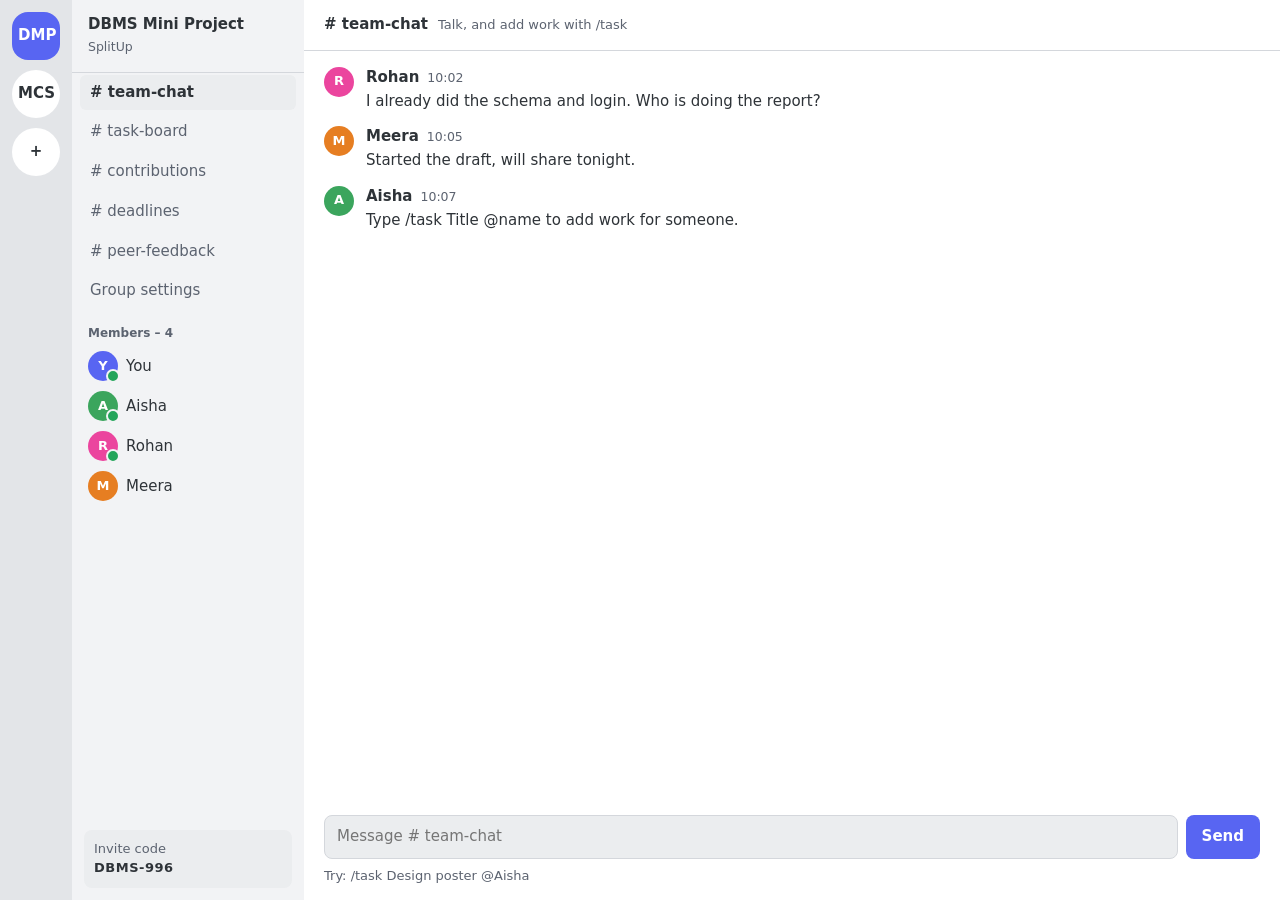
==== index.htm @ cca27df8 "Add files via upload" ====
<!DOCTYPE html>
<html lang="en">
<head>
<meta charset="utf-8">
<meta name="viewport" content="width=device-width, initial-scale=1, viewport-fit=cover">
<title>SplitUp – Group Project Coordinator</title>
<link rel="stylesheet" href="style.css">
<script src="script.js" defer></script>
</head>
<body>
<div class="app">
  <nav class="rail" id="rail" aria-label="Teams"></nav>
  <aside class="side" id="side"></aside>
  <main><div class="top" id="top"></div><div class="body" id="body"></div><div id="foot"></div></main>
</div>

</body>
</html>
---- style.css ----
:root{--bg0:#1e1f22;--bg1:#2b2d31;--bg2:#313338;--bg3:#383a40;--tx:#dbdee1;--mut:#949ba4;--acc:#5865f2;--ok:#23a55a;--warn:#f0b232;--bad:#f23f42;--line:#3f4147;
box-sizing:border-box;padding-top:env(safe-area-inset-top,0px);padding-bottom:env(safe-area-inset-bottom,0px)}
@media (prefers-color-scheme:light){:root:not([data-theme="dark"]){--bg0:#e3e5e8;--bg1:#f2f3f5;--bg2:#fff;--bg3:#ebedef;--tx:#2e3338;--mut:#5c6370;--line:#d4d7dc}}
*{box-sizing:border-box}
html,body{height:100%;margin:0}
body{background:var(--bg2);color:var(--tx);font:15px/1.45 'Segoe UI',system-ui,-apple-system,sans-serif}
button,input,select{font:inherit;color:inherit}
button{cursor:pointer}
:focus-visible{outline:2px solid var(--acc);outline-offset:2px}
.app{display:grid;grid-template-columns:72px 232px 1fr;height:100%}
.rail{background:var(--bg0);display:flex;flex-direction:column;align-items:center;gap:10px;padding:12px 0;overflow-y:auto}
.rail button{width:48px;height:48px;border:0;border-radius:24px;background:var(--bg2);font-weight:700;transition:border-radius .15s,background .15s}
.rail button:hover,.rail button.on{border-radius:16px;background:var(--acc);color:#fff}
.side{background:var(--bg1);display:flex;flex-direction:column;min-height:0;overflow-y:auto}
.side h2{margin:0;padding:14px 16px;font-size:15px;border-bottom:1px solid var(--line)}
.ch{display:block;width:calc(100% - 16px);margin:2px 8px;padding:7px 10px;border:0;border-radius:6px;background:none;text-align:left;color:var(--mut)}
.ch:hover{background:var(--bg3);color:var(--tx)}
.ch.on{background:var(--bg3);color:var(--tx);font-weight:600}
.lbl{padding:14px 16px 4px;color:var(--mut);font-size:12px;font-weight:600}
.mem{display:flex;align-items:center;gap:8px;padding:5px 16px}
.av{width:30px;height:30px;border-radius:50%;display:grid;place-items:center;color:#fff;font-weight:700;font-size:13px;flex:none;position:relative}
.av.on::after{content:"";position:absolute;right:-2px;bottom:-2px;width:10px;height:10px;border-radius:50%;background:var(--ok);border:2px solid var(--bg1)}
.code{margin:auto 12px 12px;padding:10px;border-radius:8px;background:var(--bg3);font-size:13px;color:var(--mut)}
.code b{color:var(--tx);letter-spacing:.5px}
main{display:flex;flex-direction:column;min-width:0;min-height:0}
.top{padding:14px 20px;border-bottom:1px solid var(--line);font-weight:700}
.top span{color:var(--mut);font-weight:400;margin-left:10px;font-size:13px}
.body{flex:1;overflow-y:auto;padding:16px 20px;min-height:0}
.msg{display:flex;gap:12px;margin:0 0 14px}
.msg b{margin-right:8px}
.msg small{color:var(--mut)}
.msg p{margin:2px 0 0;overflow-wrap:anywhere}
.bot{background:var(--acc);color:#fff;font-size:10px;padding:1px 5px;border-radius:4px;margin-right:8px;vertical-align:1px}
.composer{padding:0 20px 16px;display:flex;gap:8px}
input,select{background:var(--bg3);border:1px solid var(--line);border-radius:8px;padding:10px 12px;min-width:0}
.composer input{flex:1}
.btn{background:var(--acc);color:#fff;border:0;border-radius:8px;padding:9px 16px;font-weight:600}
.btn.ghost{background:var(--bg3);color:var(--tx)}
.btn.danger{background:var(--bad);color:#fff}
.btn.danger.ghost{background:transparent;color:var(--bad);border:1px solid var(--bad)}
.btn.small{padding:5px 9px;font-size:13px}
.hint{color:var(--mut);font-size:13px;padding:0 20px 14px;margin-top:-8px}
.board{display:grid;grid-template-columns:repeat(3,minmax(0,1fr));gap:14px}
.col{background:var(--bg1);border-radius:10px;padding:12px;min-height:120px}
.col h3{margin:0 0 10px;font-size:14px;display:flex;justify-content:space-between}
.card{background:var(--bg3);border-radius:8px;padding:10px;margin-bottom:10px;border-left:4px solid var(--acc)}
.card p{margin:0 0 8px;overflow-wrap:anywhere}
.card .meta{display:flex;justify-content:space-between;align-items:center;gap:6px;color:var(--mut);font-size:12px;flex-wrap:wrap}
.chip{padding:2px 8px;border-radius:10px;color:#fff;font-size:12px}
.mv{border:1px solid var(--line);background:none;border-radius:6px;padding:3px 8px;font-size:12px;margin-top:8px}
.mv:hover{background:var(--acc);color:#fff;border-color:var(--acc)}
.add{display:flex;gap:8px;flex-wrap:wrap;margin-bottom:16px}
.add input[type=text]{flex:1;min-width:160px}
.row{display:flex;align-items:center;gap:12px;margin-bottom:14px}
.bar{flex:1;height:14px;border-radius:7px;background:var(--bg3);overflow:hidden}
.bar i{display:block;height:100%;border-radius:7px;transition:width .4s}
.alert{background:var(--bg1);border-left:4px solid var(--warn);border-radius:8px;padding:12px 14px;margin:16px 0}
.big{font-size:44px;font-weight:800;margin:0}
.stars button{border:0;background:none;font-size:22px;color:var(--mut);padding:0 2px}
.stars button.f{color:var(--warn)}
.panel{background:var(--bg1);border-radius:10px;padding:16px;margin-bottom:14px;max-width:560px}
.panel label{display:block;margin:10px 0 4px;color:var(--mut);font-size:13px}
.panel input{width:100%}
.manage-member{display:flex;align-items:center;gap:10px;padding:8px 0;border-bottom:1px solid var(--line)}
.manage-member:last-child{border-bottom:0}
.manage-member .member-name{flex:1}
.group-actions{display:flex;gap:8px;flex-wrap:wrap}
.task-actions{display:flex;gap:6px;flex-wrap:wrap}
.tag{font-size:11px;padding:1px 6px;border-radius:4px;background:var(--bad);color:#fff}
@media (max-width:760px){
.app{grid-template-columns:1fr;grid-template-rows:auto auto 1fr}
.rail{flex-direction:row;padding:8px 10px;overflow-x:auto;overflow-y:hidden}
.rail button{flex:none;width:42px;height:42px}
.side{flex-direction:row;overflow-x:auto;overflow-y:hidden;align-items:center}
.side h2,.lbl,.mem,.code{display:none}
.ch{width:auto;margin:6px 3px;white-space:nowrap}
.board{grid-template-columns:1fr}
}
@media (prefers-reduced-motion:reduce){*{transition:none!important}}
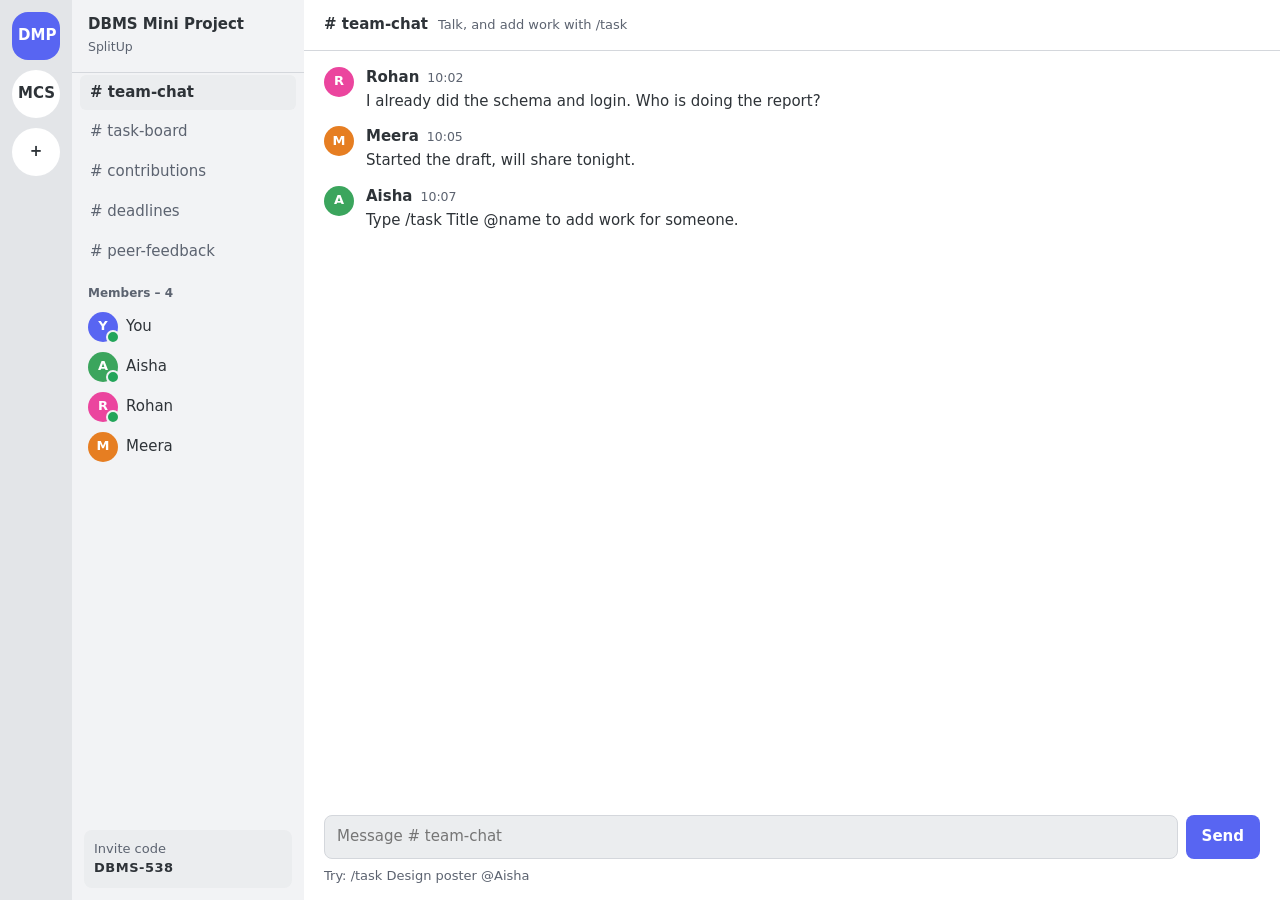
==== commit 7a1f6f40: "Enhance index.htm with CSS styles and structure Added CSS styles for improved layout and design." ====
--- a/index.htm
+++ b/index.htm
@@ -4,8 +4,79 @@
 <meta charset="utf-8">
 <meta name="viewport" content="width=device-width, initial-scale=1, viewport-fit=cover">
 <title>SplitUp – Group Project Coordinator</title>
-<link rel="stylesheet" href="style.css">
-<script src="script.js" defer></script>
+<style>
+:root{--bg0:#1e1f22;--bg1:#2b2d31;--bg2:#313338;--bg3:#383a40;--tx:#dbdee1;--mut:#949ba4;--acc:#5865f2;--ok:#23a55a;--warn:#f0b232;--bad:#f23f42;--line:#3f4147;
+box-sizing:border-box;padding-top:env(safe-area-inset-top,0px);padding-bottom:env(safe-area-inset-bottom,0px)}
+@media (prefers-color-scheme:light){:root:not([data-theme="dark"]){--bg0:#e3e5e8;--bg1:#f2f3f5;--bg2:#fff;--bg3:#ebedef;--tx:#2e3338;--mut:#5c6370;--line:#d4d7dc}}
+*{box-sizing:border-box}
+html,body{height:100%;margin:0}
+body{background:var(--bg2);color:var(--tx);font:15px/1.45 'Segoe UI',system-ui,-apple-system,sans-serif}
+button,input,select{font:inherit;color:inherit}
+button{cursor:pointer}
+:focus-visible{outline:2px solid var(--acc);outline-offset:2px}
+.app{display:grid;grid-template-columns:72px 232px 1fr;height:100%}
+.rail{background:var(--bg0);display:flex;flex-direction:column;align-items:center;gap:10px;padding:12px 0;overflow-y:auto}
+.rail button{width:48px;height:48px;border:0;border-radius:24px;background:var(--bg2);font-weight:700;transition:border-radius .15s,background .15s}
+.rail button:hover,.rail button.on{border-radius:16px;background:var(--acc);color:#fff}
+.side{background:var(--bg1);display:flex;flex-direction:column;min-height:0;overflow-y:auto}
+.side h2{margin:0;padding:14px 16px;font-size:15px;border-bottom:1px solid var(--line)}
+.ch{display:block;width:calc(100% - 16px);margin:2px 8px;padding:7px 10px;border:0;border-radius:6px;background:none;text-align:left;color:var(--mut)}
+.ch:hover{background:var(--bg3);color:var(--tx)}
+.ch.on{background:var(--bg3);color:var(--tx);font-weight:600}
+.lbl{padding:14px 16px 4px;color:var(--mut);font-size:12px;font-weight:600}
+.mem{display:flex;align-items:center;gap:8px;padding:5px 16px}
+.av{width:30px;height:30px;border-radius:50%;display:grid;place-items:center;color:#fff;font-weight:700;font-size:13px;flex:none;position:relative}
+.av.on::after{content:"";position:absolute;right:-2px;bottom:-2px;width:10px;height:10px;border-radius:50%;background:var(--ok);border:2px solid var(--bg1)}
+.code{margin:auto 12px 12px;padding:10px;border-radius:8px;background:var(--bg3);font-size:13px;color:var(--mut)}
+.code b{color:var(--tx);letter-spacing:.5px}
+main{display:flex;flex-direction:column;min-width:0;min-height:0}
+.top{padding:14px 20px;border-bottom:1px solid var(--line);font-weight:700}
+.top span{color:var(--mut);font-weight:400;margin-left:10px;font-size:13px}
+.body{flex:1;overflow-y:auto;padding:16px 20px;min-height:0}
+.msg{display:flex;gap:12px;margin:0 0 14px}
+.msg b{margin-right:8px}
+.msg small{color:var(--mut)}
+.msg p{margin:2px 0 0;overflow-wrap:anywhere}
+.bot{background:var(--acc);color:#fff;font-size:10px;padding:1px 5px;border-radius:4px;margin-right:8px;vertical-align:1px}
+.composer{padding:0 20px 16px;display:flex;gap:8px}
+input,select{background:var(--bg3);border:1px solid var(--line);border-radius:8px;padding:10px 12px;min-width:0}
+.composer input{flex:1}
+.btn{background:var(--acc);color:#fff;border:0;border-radius:8px;padding:9px 16px;font-weight:600}
+.btn.ghost{background:var(--bg3);color:var(--tx)}
+.hint{color:var(--mut);font-size:13px;padding:0 20px 14px;margin-top:-8px}
+.board{display:grid;grid-template-columns:repeat(3,minmax(0,1fr));gap:14px}
+.col{background:var(--bg1);border-radius:10px;padding:12px;min-height:120px}
+.col h3{margin:0 0 10px;font-size:14px;display:flex;justify-content:space-between}
+.card{background:var(--bg3);border-radius:8px;padding:10px;margin-bottom:10px;border-left:4px solid var(--acc)}
+.card p{margin:0 0 8px;overflow-wrap:anywhere}
+.card .meta{display:flex;justify-content:space-between;align-items:center;gap:6px;color:var(--mut);font-size:12px;flex-wrap:wrap}
+.chip{padding:2px 8px;border-radius:10px;color:#fff;font-size:12px}
+.mv{border:1px solid var(--line);background:none;border-radius:6px;padding:3px 8px;font-size:12px;margin-top:8px}
+.mv:hover{background:var(--acc);color:#fff;border-color:var(--acc)}
+.add{display:flex;gap:8px;flex-wrap:wrap;margin-bottom:16px}
+.add input[type=text]{flex:1;min-width:160px}
+.row{display:flex;align-items:center;gap:12px;margin-bottom:14px}
+.bar{flex:1;height:14px;border-radius:7px;background:var(--bg3);overflow:hidden}
+.bar i{display:block;height:100%;border-radius:7px;transition:width .4s}
+.alert{background:var(--bg1);border-left:4px solid var(--warn);border-radius:8px;padding:12px 14px;margin:16px 0}
+.big{font-size:44px;font-weight:800;margin:0}
+.stars button{border:0;background:none;font-size:22px;color:var(--mut);padding:0 2px}
+.stars button.f{color:var(--warn)}
+.panel{background:var(--bg1);border-radius:10px;padding:16px;margin-bottom:14px;max-width:560px}
+.panel label{display:block;margin:10px 0 4px;color:var(--mut);font-size:13px}
+.panel input{width:100%}
+.tag{font-size:11px;padding:1px 6px;border-radius:4px;background:var(--bad);color:#fff}
+@media (max-width:760px){
+.app{grid-template-columns:1fr;grid-template-rows:auto auto 1fr}
+.rail{flex-direction:row;padding:8px 10px;overflow-x:auto;overflow-y:hidden}
+.rail button{flex:none;width:42px;height:42px}
+.side{flex-direction:row;overflow-x:auto;overflow-y:hidden;align-items:center}
+.side h2,.lbl,.mem,.code{display:none}
+.ch{width:auto;margin:6px 3px;white-space:nowrap}
+.board{grid-template-columns:1fr}
+}
+@media (prefers-reduced-motion:reduce){*{transition:none!important}}
+</style>
 </head>
 <body>
 <div class="app">
@@ -13,6 +84,122 @@
   <aside class="side" id="side"></aside>
   <main><div class="top" id="top"></div><div class="body" id="body"></div><div id="foot"></div></main>
 </div>
-
+<script>
+const $=s=>document.querySelector(s);
+const esc=s=>String(s).replace(/[&<>"]/g,c=>({'&':'&amp;','<':'&lt;','>':'&gt;','"':'&quot;'}[c]));
+const COL=['#5865f2','#3ba55d','#eb459e','#e67e22','#00a8d6','#9b59b6'];
+const CH=[['chat','# team-chat'],['tasks','# task-board'],['contrib','# contributions'],['deadline','# deadlines'],['feedback','# peer-feedback']];
+const day=n=>{const d=new Date();d.setDate(d.getDate()+n);return d.toISOString().slice(0,10)};
+const now=()=>new Date().toLocaleTimeString([],{hour:'2-digit',minute:'2-digit'});
+let uid=100;
+function mk(name,members,demo){
+  const t={name,members,code:name.replace(/[^A-Za-z]/g,'').slice(0,4).toUpperCase()+'-'+Math.floor(100+Math.random()*900),deadline:day(10),tasks:[],msgs:[],fb:{}};
+  if(demo){
+    t.tasks=[
+      {id:1,t:'Draw ER diagram',who:'Aisha',st:2,due:day(-2)},
+      {id:2,t:'Write SQL schema',who:'Rohan',st:2,due:day(1)},
+      {id:3,t:'Build login module',who:'Rohan',st:2,due:day(3)},
+      {id:4,t:'Prepare report draft',who:'Meera',st:1,due:day(5)},
+      {id:5,t:'Make presentation slides',who:'Aisha',st:0,due:day(8)},
+      {id:6,t:'Test and fix bugs',who:'You',st:0,due:day(9)}];
+    t.msgs=[
+      {w:'Rohan',x:'I already did the schema and login. Who is doing the report?',t:'10:02'},
+      {w:'Meera',x:'Started the draft, will share tonight.',t:'10:05'},
+      {w:'Aisha',x:'Type /task Title @name to add work for someone.',t:'10:07'}];
+  }
+  return t;
+}
+let S=null;
+try{S=JSON.parse(localStorage.getItem('huddle-v1'))}catch(e){}
+if(!S||!S.teams){S={teams:[mk('DBMS Mini Project',['You','Aisha','Rohan','Meera'],true),mk('Marketing Case Study',['You','Dev','Sana'],false)],a:0,ch:'chat'};S.teams[1].tasks=[{id:7,t:'Pick a brand',who:'Dev',st:1,due:day(4)}]}
+function save(){try{localStorage.setItem('huddle-v1',JSON.stringify(S))}catch(e){}}
+const T=()=>S.teams[S.a];
+const colorOf=(t,n)=>COL[Math.max(0,t.members.indexOf(n))%COL.length];
+const av=(t,n,on)=>`<div class="av ${on?'on':''}" style="background:${colorOf(t,n)}">${esc(n[0]).toUpperCase()}</div>`;
+const bot=(t,x)=>t.msgs.push({w:'Taskbot',x,t:now(),bot:1});
+
+function go(c){S.ch=c;render()}
+function pick(i){S.a=i;if(S.ch==='new')S.ch='chat';render()}
+window.go=go;window.pick=pick;
+
+function render(){
+  const t=T(),isNew=S.ch==='new';
+  $('#rail').innerHTML=S.teams.map((x,i)=>`<button class="${i===S.a&&!isNew?'on':''}" onclick="pick(${i})" title="${esc(x.name)}">${esc(x.name.split(' ').map(w=>w[0]).join('').slice(0,3))}</button>`).join('')+`<button class="${isNew?'on':''}" onclick="go('new')" title="Create or join a team" aria-label="Create or join a team">+</button>`;
+  $('#side').innerHTML=`<h2>${esc(t.name)}<br><small style="color:var(--mut);font-weight:400">SplitUp</small></h2>`+CH.map(([k,l])=>`<button class="ch ${S.ch===k?'on':''}" onclick="go('${k}')">${l}</button>`).join('')+
+   `<div class="lbl">Members – ${t.members.length}</div>`+t.members.map(m=>`<div class="mem">${av(t,m,m!=='Meera')}<span>${esc(m)}</span></div>`).join('')+
+   `<div class="code">Invite code<br><b>${esc(t.code)}</b></div>`;
+  const v={chat,tasks,contrib,deadline,feedback,new:newTeam}[S.ch];
+  $('#foot').innerHTML='';
+  v();save();
+}
+function head(a,b){$('#top').innerHTML=a+`<span>${b}</span>`}
+
+function chat(){
+  const t=T();head('# team-chat','Talk, and add work with /task');
+  $('#body').innerHTML=t.msgs.map(m=>`<div class="msg">${av(t,m.w==='Taskbot'?'T':m.w)}<div><b>${esc(m.w)}</b>${m.bot?'<span class="bot">BOT</span>':''}<small>${m.t}</small><p>${esc(m.x)}</p></div></div>`).join('');
+  $('#foot').innerHTML=`<div class="composer"><input id="mi" placeholder="Message # team-chat" aria-label="Message"><button class="btn" id="ms">Send</button></div><div class="hint">Try: /task Design poster @Aisha</div>`;
+  const send=()=>{const i=$('#mi'),v=i.value.trim();if(!v)return;
+    if(v.startsWith('/task ')){
+      const mt=v.match(/@(\w+)\s*$/),who=mt&&t.members.find(m=>m.toLowerCase()===mt[1].toLowerCase())||'You';
+      const title=v.slice(6).replace(/@\w+\s*$/,'').trim()||'Untitled task';
+      t.tasks.push({id:++uid,t:title,who,st:0,due:day(7)});
+      t.msgs.push({w:'You',x:v,t:now()});bot(t,`Added “${title}” for ${who}, due in 7 days.`);
+    }else t.msgs.push({w:'You',x:v,t:now()});
+    render();$('#mi').focus()};
+  $('#ms').onclick=send;$('#mi').onkeydown=e=>{if(e.key==='Enter')send()};
+  const b=$('#body');b.scrollTop=b.scrollHeight;
+}
+
+const ST=['To do','In progress','Done'];
+function tasks(){
+  const t=T();head('# task-board','Click a task’s button to move it forward');
+  const cols=[0,1,2].map(s=>{
+    const list=t.tasks.filter(x=>x.st===s);
+    return `<div class="col"><h3>${ST[s]}<span>${list.length}</span></h3>`+list.map(x=>`<div class="card" style="border-color:${colorOf(t,x.who)}"><p>${esc(x.t)}</p><div class="meta"><span class="chip" style="background:${colorOf(t,x.who)}">${esc(x.who)}</span><span>Due ${x.due}</span></div>${s<2?`<button class="mv" onclick="mv(${x.id})">Move to ${ST[s+1]}</button>`:''}</div>`).join('')+(list.length?'':'<small style="color:var(--mut)">Nothing here yet.</small>')+`</div>`}).join('');
+  $('#body').innerHTML=`<div class="add"><input type="text" id="nt" placeholder="New task title" aria-label="Task title"><select id="nw" aria-label="Assign to">${t.members.map(m=>`<option>${esc(m)}</option>`).join('')}</select><input type="date" id="nd" value="${day(7)}" aria-label="Due date"><button class="btn" onclick="addT()">Add task</button></div><div class="board">${cols}</div>`;
+}
+window.mv=id=>{const t=T(),x=t.tasks.find(k=>k.id===id);if(!x)return;x.st++;if(x.st===2)bot(t,`${x.who} finished “${x.t}”. Nice work!`);render()};
+window.addT=()=>{const t=T(),v=$('#nt').value.trim();if(!v){$('#nt').focus();return}t.tasks.push({id:++uid,t:v,who:$('#nw').value,st:0,due:$('#nd').value||day(7)});bot(t,`New task “${v}” assigned to ${$('#nw').value}.`);render()};
+
+function contrib(){
+  const t=T();head('# contributions','Who has finished what');
+  const done=t.tasks.filter(x=>x.st===2),tot=done.length;
+  const rows=t.members.map(m=>({m,d:done.filter(x=>x.who===m).length,a:t.tasks.filter(x=>x.who===m).length}));
+  let h=rows.map(r=>{const p=tot?Math.round(r.d/tot*100):0;return `<div class="row">${av(t,r.m)}<div style="width:70px">${esc(r.m)}</div><div class="bar"><i style="width:${p}%;background:${colorOf(t,r.m)}"></i></div><div style="width:130px;text-align:right">${p}% <small style="color:var(--mut)">(${r.d} of ${r.a} tasks)</small></div></div>`}).join('');
+  const fair=100/t.members.length,top=rows.slice().sort((a,b)=>b.d-a.d)[0],idle=rows.filter(r=>r.d===0&&r.a>0);
+  if(tot>=3&&top.d/tot>fair/100+0.2)h+=`<div class="alert"><b>Uneven workload:</b> ${esc(top.m)} has finished ${Math.round(top.d/tot*100)}% of completed tasks. A fair share here is about ${Math.round(fair)}%. Consider moving open tasks to others.</div>`;
+  idle.forEach(r=>h+=`<div class="alert"><b>${esc(r.m)}</b> has ${r.a} task(s) assigned and none finished yet.</div>`);
+  $('#body').innerHTML=`<p class="big">${tot}<small style="font-size:16px;font-weight:400;color:var(--mut)"> of ${t.tasks.length} tasks done</small></p><br>`+h;
+}
+
+function deadline(){
+  const t=T();head('# deadlines','Submission countdown and overdue work');
+  const d=Math.ceil((new Date(t.deadline+'T23:59:59')-new Date())/864e5);
+  const open=t.tasks.filter(x=>x.st<2).sort((a,b)=>a.due.localeCompare(b.due));
+  $('#body').innerHTML=`<p class="big" style="color:${d<0?'var(--bad)':d<4?'var(--warn)':'var(--ok)'}">${d<0?Math.abs(d)+' days late':d+' days left'}</p><label>Submission date <input type="date" id="dd" value="${t.deadline}" style="margin-left:8px"></label><h3 style="margin-top:24px">Open tasks</h3>`+
+   (open.map(x=>{const late=x.due<day(0);return `<div class="row">${av(t,x.who)}<div style="flex:1">${esc(x.t)}<br><small style="color:var(--mut)">${esc(x.who)} · due ${x.due}</small></div>${late?'<span class="tag">Overdue</span>':''}</div>`}).join('')||'<p>All tasks are done. Time to submit.</p>');
+  $('#dd').onchange=e=>{t.deadline=e.target.value||t.deadline;render()};
+}
+
+function feedback(){
+  const t=T();head('# peer-feedback','Private rating: did everyone contribute?');
+  const others=t.members.filter(m=>m!=='You');
+  $('#body').innerHTML=`<p style="color:var(--mut);max-width:560px">Rate each teammate’s contribution from 1 to 5. Ratings stay private and the teacher sees only the averages.</p>`+others.map(m=>{const r=t.fb[m]||0;return `<div class="row">${av(t,m)}<div style="width:80px">${esc(m)}</div><div class="stars" role="group" aria-label="Rate ${esc(m)}">${[1,2,3,4,5].map(n=>`<button class="${n<=r?'f':''}" onclick="rate('${esc(m)}',${n})" aria-label="${n} stars">★</button>`).join('')}</div></div>`}).join('')+
+  (Object.keys(t.fb).length?`<div class="alert" style="border-color:var(--ok)">Teacher view: ${others.map(m=>`${esc(m)} ${t.fb[m]?t.fb[m].toFixed(1):'–'}`).join(' · ')}</div>`:'');
+}
+window.rate=(m,n)=>{T().fb[m]=n;render()};
+
+function newTeam(){
+  head('Create or join a team','Start a project space');
+  $('#body').innerHTML=`<div class="panel"><h3 style="margin-top:0">Create a team</h3><label for="tn">Project name</label><input id="tn" placeholder="e.g. Physics Lab Report"><label for="tm">Teammates (comma separated)</label><input id="tm" placeholder="Aisha, Rohan, Meera"><br><br><button class="btn" id="tc">Create team</button></div>
+  <div class="panel"><h3 style="margin-top:0">Join with a code</h3><label for="jc">Invite code</label><input id="jc" placeholder="e.g. DBMS-123"><br><br><button class="btn ghost" id="jb">Join team</button><p id="jm" style="color:var(--mut);margin-bottom:0"></p></div>`;
+  $('#tc').onclick=()=>{const n=$('#tn').value.trim();if(!n){$('#tn').focus();return}
+    const m=['You'].concat($('#tm').value.split(',').map(s=>s.trim()).filter(Boolean));
+    const t=mk(n,m,false);bot(t,`Team created. Share code ${t.code} with your teammates.`);S.teams.push(t);S.a=S.teams.length-1;S.ch='chat';render()};
+  $('#jb').onclick=()=>{const c=$('#jc').value.trim().toUpperCase(),i=S.teams.findIndex(x=>x.code===c);
+    if(i>=0){S.a=i;S.ch='chat';render()}else $('#jm').textContent='No team found with that code. Check the code and try again.'};
+}
+render();
+</script>
 </body>
-</html>+</html>
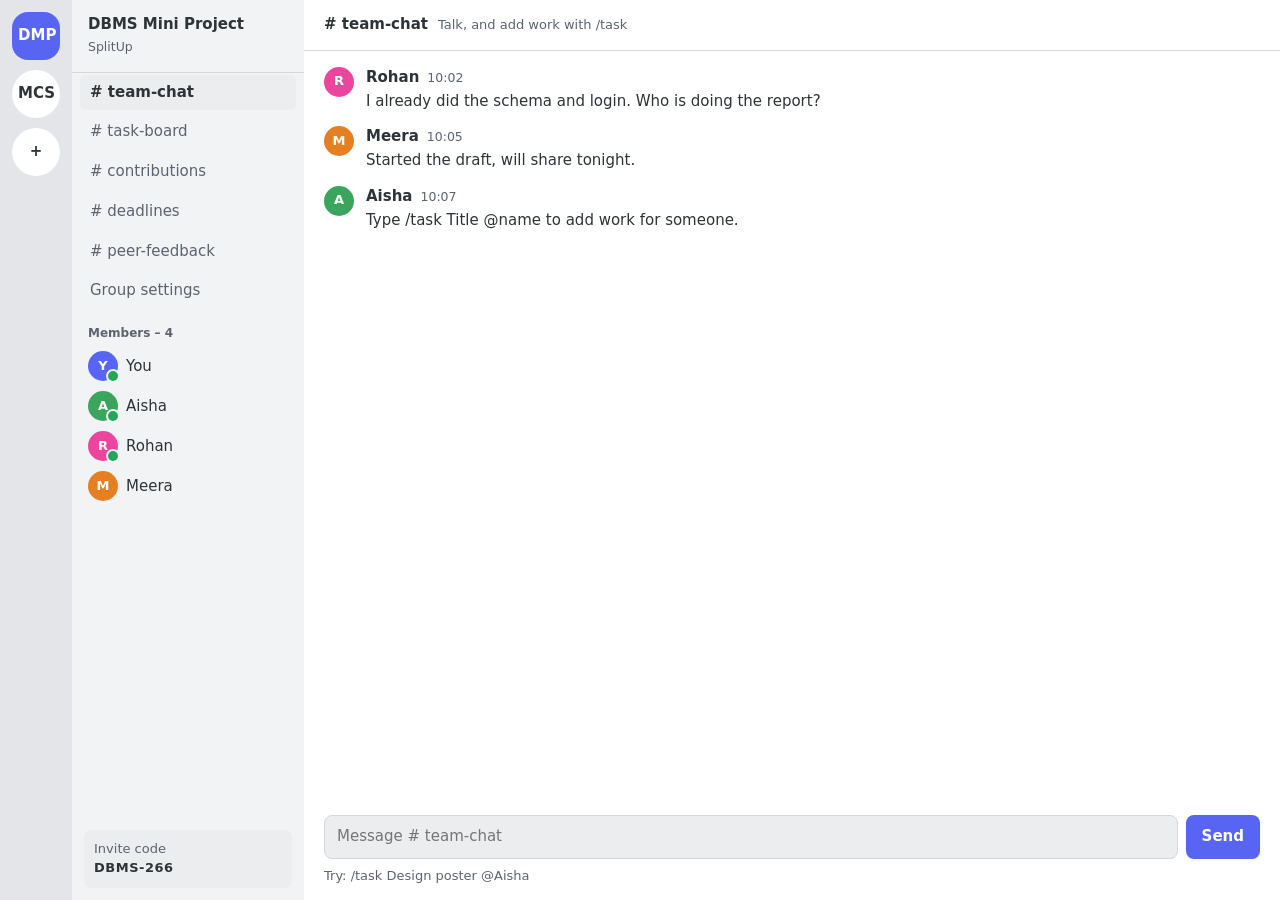
==== commit 063ef8cf: "Add files via upload" ====
--- a/index.htm
+++ b/index.htm
@@ -4,79 +4,8 @@
 <meta charset="utf-8">
 <meta name="viewport" content="width=device-width, initial-scale=1, viewport-fit=cover">
 <title>SplitUp – Group Project Coordinator</title>
-<style>
-:root{--bg0:#1e1f22;--bg1:#2b2d31;--bg2:#313338;--bg3:#383a40;--tx:#dbdee1;--mut:#949ba4;--acc:#5865f2;--ok:#23a55a;--warn:#f0b232;--bad:#f23f42;--line:#3f4147;
-box-sizing:border-box;padding-top:env(safe-area-inset-top,0px);padding-bottom:env(safe-area-inset-bottom,0px)}
-@media (prefers-color-scheme:light){:root:not([data-theme="dark"]){--bg0:#e3e5e8;--bg1:#f2f3f5;--bg2:#fff;--bg3:#ebedef;--tx:#2e3338;--mut:#5c6370;--line:#d4d7dc}}
-*{box-sizing:border-box}
-html,body{height:100%;margin:0}
-body{background:var(--bg2);color:var(--tx);font:15px/1.45 'Segoe UI',system-ui,-apple-system,sans-serif}
-button,input,select{font:inherit;color:inherit}
-button{cursor:pointer}
-:focus-visible{outline:2px solid var(--acc);outline-offset:2px}
-.app{display:grid;grid-template-columns:72px 232px 1fr;height:100%}
-.rail{background:var(--bg0);display:flex;flex-direction:column;align-items:center;gap:10px;padding:12px 0;overflow-y:auto}
-.rail button{width:48px;height:48px;border:0;border-radius:24px;background:var(--bg2);font-weight:700;transition:border-radius .15s,background .15s}
-.rail button:hover,.rail button.on{border-radius:16px;background:var(--acc);color:#fff}
-.side{background:var(--bg1);display:flex;flex-direction:column;min-height:0;overflow-y:auto}
-.side h2{margin:0;padding:14px 16px;font-size:15px;border-bottom:1px solid var(--line)}
-.ch{display:block;width:calc(100% - 16px);margin:2px 8px;padding:7px 10px;border:0;border-radius:6px;background:none;text-align:left;color:var(--mut)}
-.ch:hover{background:var(--bg3);color:var(--tx)}
-.ch.on{background:var(--bg3);color:var(--tx);font-weight:600}
-.lbl{padding:14px 16px 4px;color:var(--mut);font-size:12px;font-weight:600}
-.mem{display:flex;align-items:center;gap:8px;padding:5px 16px}
-.av{width:30px;height:30px;border-radius:50%;display:grid;place-items:center;color:#fff;font-weight:700;font-size:13px;flex:none;position:relative}
-.av.on::after{content:"";position:absolute;right:-2px;bottom:-2px;width:10px;height:10px;border-radius:50%;background:var(--ok);border:2px solid var(--bg1)}
-.code{margin:auto 12px 12px;padding:10px;border-radius:8px;background:var(--bg3);font-size:13px;color:var(--mut)}
-.code b{color:var(--tx);letter-spacing:.5px}
-main{display:flex;flex-direction:column;min-width:0;min-height:0}
-.top{padding:14px 20px;border-bottom:1px solid var(--line);font-weight:700}
-.top span{color:var(--mut);font-weight:400;margin-left:10px;font-size:13px}
-.body{flex:1;overflow-y:auto;padding:16px 20px;min-height:0}
-.msg{display:flex;gap:12px;margin:0 0 14px}
-.msg b{margin-right:8px}
-.msg small{color:var(--mut)}
-.msg p{margin:2px 0 0;overflow-wrap:anywhere}
-.bot{background:var(--acc);color:#fff;font-size:10px;padding:1px 5px;border-radius:4px;margin-right:8px;vertical-align:1px}
-.composer{padding:0 20px 16px;display:flex;gap:8px}
-input,select{background:var(--bg3);border:1px solid var(--line);border-radius:8px;padding:10px 12px;min-width:0}
-.composer input{flex:1}
-.btn{background:var(--acc);color:#fff;border:0;border-radius:8px;padding:9px 16px;font-weight:600}
-.btn.ghost{background:var(--bg3);color:var(--tx)}
-.hint{color:var(--mut);font-size:13px;padding:0 20px 14px;margin-top:-8px}
-.board{display:grid;grid-template-columns:repeat(3,minmax(0,1fr));gap:14px}
-.col{background:var(--bg1);border-radius:10px;padding:12px;min-height:120px}
-.col h3{margin:0 0 10px;font-size:14px;display:flex;justify-content:space-between}
-.card{background:var(--bg3);border-radius:8px;padding:10px;margin-bottom:10px;border-left:4px solid var(--acc)}
-.card p{margin:0 0 8px;overflow-wrap:anywhere}
-.card .meta{display:flex;justify-content:space-between;align-items:center;gap:6px;color:var(--mut);font-size:12px;flex-wrap:wrap}
-.chip{padding:2px 8px;border-radius:10px;color:#fff;font-size:12px}
-.mv{border:1px solid var(--line);background:none;border-radius:6px;padding:3px 8px;font-size:12px;margin-top:8px}
-.mv:hover{background:var(--acc);color:#fff;border-color:var(--acc)}
-.add{display:flex;gap:8px;flex-wrap:wrap;margin-bottom:16px}
-.add input[type=text]{flex:1;min-width:160px}
-.row{display:flex;align-items:center;gap:12px;margin-bottom:14px}
-.bar{flex:1;height:14px;border-radius:7px;background:var(--bg3);overflow:hidden}
-.bar i{display:block;height:100%;border-radius:7px;transition:width .4s}
-.alert{background:var(--bg1);border-left:4px solid var(--warn);border-radius:8px;padding:12px 14px;margin:16px 0}
-.big{font-size:44px;font-weight:800;margin:0}
-.stars button{border:0;background:none;font-size:22px;color:var(--mut);padding:0 2px}
-.stars button.f{color:var(--warn)}
-.panel{background:var(--bg1);border-radius:10px;padding:16px;margin-bottom:14px;max-width:560px}
-.panel label{display:block;margin:10px 0 4px;color:var(--mut);font-size:13px}
-.panel input{width:100%}
-.tag{font-size:11px;padding:1px 6px;border-radius:4px;background:var(--bad);color:#fff}
-@media (max-width:760px){
-.app{grid-template-columns:1fr;grid-template-rows:auto auto 1fr}
-.rail{flex-direction:row;padding:8px 10px;overflow-x:auto;overflow-y:hidden}
-.rail button{flex:none;width:42px;height:42px}
-.side{flex-direction:row;overflow-x:auto;overflow-y:hidden;align-items:center}
-.side h2,.lbl,.mem,.code{display:none}
-.ch{width:auto;margin:6px 3px;white-space:nowrap}
-.board{grid-template-columns:1fr}
-}
-@media (prefers-reduced-motion:reduce){*{transition:none!important}}
-</style>
+<link rel="stylesheet" href="style.css">
+<script src="script.js" defer></script>
 </head>
 <body>
 <div class="app">
@@ -84,122 +13,6 @@
   <aside class="side" id="side"></aside>
   <main><div class="top" id="top"></div><div class="body" id="body"></div><div id="foot"></div></main>
 </div>
-<script>
-const $=s=>document.querySelector(s);
-const esc=s=>String(s).replace(/[&<>"]/g,c=>({'&':'&amp;','<':'&lt;','>':'&gt;','"':'&quot;'}[c]));
-const COL=['#5865f2','#3ba55d','#eb459e','#e67e22','#00a8d6','#9b59b6'];
-const CH=[['chat','# team-chat'],['tasks','# task-board'],['contrib','# contributions'],['deadline','# deadlines'],['feedback','# peer-feedback']];
-const day=n=>{const d=new Date();d.setDate(d.getDate()+n);return d.toISOString().slice(0,10)};
-const now=()=>new Date().toLocaleTimeString([],{hour:'2-digit',minute:'2-digit'});
-let uid=100;
-function mk(name,members,demo){
-  const t={name,members,code:name.replace(/[^A-Za-z]/g,'').slice(0,4).toUpperCase()+'-'+Math.floor(100+Math.random()*900),deadline:day(10),tasks:[],msgs:[],fb:{}};
-  if(demo){
-    t.tasks=[
-      {id:1,t:'Draw ER diagram',who:'Aisha',st:2,due:day(-2)},
-      {id:2,t:'Write SQL schema',who:'Rohan',st:2,due:day(1)},
-      {id:3,t:'Build login module',who:'Rohan',st:2,due:day(3)},
-      {id:4,t:'Prepare report draft',who:'Meera',st:1,due:day(5)},
-      {id:5,t:'Make presentation slides',who:'Aisha',st:0,due:day(8)},
-      {id:6,t:'Test and fix bugs',who:'You',st:0,due:day(9)}];
-    t.msgs=[
-      {w:'Rohan',x:'I already did the schema and login. Who is doing the report?',t:'10:02'},
-      {w:'Meera',x:'Started the draft, will share tonight.',t:'10:05'},
-      {w:'Aisha',x:'Type /task Title @name to add work for someone.',t:'10:07'}];
-  }
-  return t;
-}
-let S=null;
-try{S=JSON.parse(localStorage.getItem('huddle-v1'))}catch(e){}
-if(!S||!S.teams){S={teams:[mk('DBMS Mini Project',['You','Aisha','Rohan','Meera'],true),mk('Marketing Case Study',['You','Dev','Sana'],false)],a:0,ch:'chat'};S.teams[1].tasks=[{id:7,t:'Pick a brand',who:'Dev',st:1,due:day(4)}]}
-function save(){try{localStorage.setItem('huddle-v1',JSON.stringify(S))}catch(e){}}
-const T=()=>S.teams[S.a];
-const colorOf=(t,n)=>COL[Math.max(0,t.members.indexOf(n))%COL.length];
-const av=(t,n,on)=>`<div class="av ${on?'on':''}" style="background:${colorOf(t,n)}">${esc(n[0]).toUpperCase()}</div>`;
-const bot=(t,x)=>t.msgs.push({w:'Taskbot',x,t:now(),bot:1});
 
-function go(c){S.ch=c;render()}
-function pick(i){S.a=i;if(S.ch==='new')S.ch='chat';render()}
-window.go=go;window.pick=pick;
-
-function render(){
-  const t=T(),isNew=S.ch==='new';
-  $('#rail').innerHTML=S.teams.map((x,i)=>`<button class="${i===S.a&&!isNew?'on':''}" onclick="pick(${i})" title="${esc(x.name)}">${esc(x.name.split(' ').map(w=>w[0]).join('').slice(0,3))}</button>`).join('')+`<button class="${isNew?'on':''}" onclick="go('new')" title="Create or join a team" aria-label="Create or join a team">+</button>`;
-  $('#side').innerHTML=`<h2>${esc(t.name)}<br><small style="color:var(--mut);font-weight:400">SplitUp</small></h2>`+CH.map(([k,l])=>`<button class="ch ${S.ch===k?'on':''}" onclick="go('${k}')">${l}</button>`).join('')+
-   `<div class="lbl">Members – ${t.members.length}</div>`+t.members.map(m=>`<div class="mem">${av(t,m,m!=='Meera')}<span>${esc(m)}</span></div>`).join('')+
-   `<div class="code">Invite code<br><b>${esc(t.code)}</b></div>`;
-  const v={chat,tasks,contrib,deadline,feedback,new:newTeam}[S.ch];
-  $('#foot').innerHTML='';
-  v();save();
-}
-function head(a,b){$('#top').innerHTML=a+`<span>${b}</span>`}
-
-function chat(){
-  const t=T();head('# team-chat','Talk, and add work with /task');
-  $('#body').innerHTML=t.msgs.map(m=>`<div class="msg">${av(t,m.w==='Taskbot'?'T':m.w)}<div><b>${esc(m.w)}</b>${m.bot?'<span class="bot">BOT</span>':''}<small>${m.t}</small><p>${esc(m.x)}</p></div></div>`).join('');
-  $('#foot').innerHTML=`<div class="composer"><input id="mi" placeholder="Message # team-chat" aria-label="Message"><button class="btn" id="ms">Send</button></div><div class="hint">Try: /task Design poster @Aisha</div>`;
-  const send=()=>{const i=$('#mi'),v=i.value.trim();if(!v)return;
-    if(v.startsWith('/task ')){
-      const mt=v.match(/@(\w+)\s*$/),who=mt&&t.members.find(m=>m.toLowerCase()===mt[1].toLowerCase())||'You';
-      const title=v.slice(6).replace(/@\w+\s*$/,'').trim()||'Untitled task';
-      t.tasks.push({id:++uid,t:title,who,st:0,due:day(7)});
-      t.msgs.push({w:'You',x:v,t:now()});bot(t,`Added “${title}” for ${who}, due in 7 days.`);
-    }else t.msgs.push({w:'You',x:v,t:now()});
-    render();$('#mi').focus()};
-  $('#ms').onclick=send;$('#mi').onkeydown=e=>{if(e.key==='Enter')send()};
-  const b=$('#body');b.scrollTop=b.scrollHeight;
-}
-
-const ST=['To do','In progress','Done'];
-function tasks(){
-  const t=T();head('# task-board','Click a task’s button to move it forward');
-  const cols=[0,1,2].map(s=>{
-    const list=t.tasks.filter(x=>x.st===s);
-    return `<div class="col"><h3>${ST[s]}<span>${list.length}</span></h3>`+list.map(x=>`<div class="card" style="border-color:${colorOf(t,x.who)}"><p>${esc(x.t)}</p><div class="meta"><span class="chip" style="background:${colorOf(t,x.who)}">${esc(x.who)}</span><span>Due ${x.due}</span></div>${s<2?`<button class="mv" onclick="mv(${x.id})">Move to ${ST[s+1]}</button>`:''}</div>`).join('')+(list.length?'':'<small style="color:var(--mut)">Nothing here yet.</small>')+`</div>`}).join('');
-  $('#body').innerHTML=`<div class="add"><input type="text" id="nt" placeholder="New task title" aria-label="Task title"><select id="nw" aria-label="Assign to">${t.members.map(m=>`<option>${esc(m)}</option>`).join('')}</select><input type="date" id="nd" value="${day(7)}" aria-label="Due date"><button class="btn" onclick="addT()">Add task</button></div><div class="board">${cols}</div>`;
-}
-window.mv=id=>{const t=T(),x=t.tasks.find(k=>k.id===id);if(!x)return;x.st++;if(x.st===2)bot(t,`${x.who} finished “${x.t}”. Nice work!`);render()};
-window.addT=()=>{const t=T(),v=$('#nt').value.trim();if(!v){$('#nt').focus();return}t.tasks.push({id:++uid,t:v,who:$('#nw').value,st:0,due:$('#nd').value||day(7)});bot(t,`New task “${v}” assigned to ${$('#nw').value}.`);render()};
-
-function contrib(){
-  const t=T();head('# contributions','Who has finished what');
-  const done=t.tasks.filter(x=>x.st===2),tot=done.length;
-  const rows=t.members.map(m=>({m,d:done.filter(x=>x.who===m).length,a:t.tasks.filter(x=>x.who===m).length}));
-  let h=rows.map(r=>{const p=tot?Math.round(r.d/tot*100):0;return `<div class="row">${av(t,r.m)}<div style="width:70px">${esc(r.m)}</div><div class="bar"><i style="width:${p}%;background:${colorOf(t,r.m)}"></i></div><div style="width:130px;text-align:right">${p}% <small style="color:var(--mut)">(${r.d} of ${r.a} tasks)</small></div></div>`}).join('');
-  const fair=100/t.members.length,top=rows.slice().sort((a,b)=>b.d-a.d)[0],idle=rows.filter(r=>r.d===0&&r.a>0);
-  if(tot>=3&&top.d/tot>fair/100+0.2)h+=`<div class="alert"><b>Uneven workload:</b> ${esc(top.m)} has finished ${Math.round(top.d/tot*100)}% of completed tasks. A fair share here is about ${Math.round(fair)}%. Consider moving open tasks to others.</div>`;
-  idle.forEach(r=>h+=`<div class="alert"><b>${esc(r.m)}</b> has ${r.a} task(s) assigned and none finished yet.</div>`);
-  $('#body').innerHTML=`<p class="big">${tot}<small style="font-size:16px;font-weight:400;color:var(--mut)"> of ${t.tasks.length} tasks done</small></p><br>`+h;
-}
-
-function deadline(){
-  const t=T();head('# deadlines','Submission countdown and overdue work');
-  const d=Math.ceil((new Date(t.deadline+'T23:59:59')-new Date())/864e5);
-  const open=t.tasks.filter(x=>x.st<2).sort((a,b)=>a.due.localeCompare(b.due));
-  $('#body').innerHTML=`<p class="big" style="color:${d<0?'var(--bad)':d<4?'var(--warn)':'var(--ok)'}">${d<0?Math.abs(d)+' days late':d+' days left'}</p><label>Submission date <input type="date" id="dd" value="${t.deadline}" style="margin-left:8px"></label><h3 style="margin-top:24px">Open tasks</h3>`+
-   (open.map(x=>{const late=x.due<day(0);return `<div class="row">${av(t,x.who)}<div style="flex:1">${esc(x.t)}<br><small style="color:var(--mut)">${esc(x.who)} · due ${x.due}</small></div>${late?'<span class="tag">Overdue</span>':''}</div>`}).join('')||'<p>All tasks are done. Time to submit.</p>');
-  $('#dd').onchange=e=>{t.deadline=e.target.value||t.deadline;render()};
-}
-
-function feedback(){
-  const t=T();head('# peer-feedback','Private rating: did everyone contribute?');
-  const others=t.members.filter(m=>m!=='You');
-  $('#body').innerHTML=`<p style="color:var(--mut);max-width:560px">Rate each teammate’s contribution from 1 to 5. Ratings stay private and the teacher sees only the averages.</p>`+others.map(m=>{const r=t.fb[m]||0;return `<div class="row">${av(t,m)}<div style="width:80px">${esc(m)}</div><div class="stars" role="group" aria-label="Rate ${esc(m)}">${[1,2,3,4,5].map(n=>`<button class="${n<=r?'f':''}" onclick="rate('${esc(m)}',${n})" aria-label="${n} stars">★</button>`).join('')}</div></div>`}).join('')+
-  (Object.keys(t.fb).length?`<div class="alert" style="border-color:var(--ok)">Teacher view: ${others.map(m=>`${esc(m)} ${t.fb[m]?t.fb[m].toFixed(1):'–'}`).join(' · ')}</div>`:'');
-}
-window.rate=(m,n)=>{T().fb[m]=n;render()};
-
-function newTeam(){
-  head('Create or join a team','Start a project space');
-  $('#body').innerHTML=`<div class="panel"><h3 style="margin-top:0">Create a team</h3><label for="tn">Project name</label><input id="tn" placeholder="e.g. Physics Lab Report"><label for="tm">Teammates (comma separated)</label><input id="tm" placeholder="Aisha, Rohan, Meera"><br><br><button class="btn" id="tc">Create team</button></div>
-  <div class="panel"><h3 style="margin-top:0">Join with a code</h3><label for="jc">Invite code</label><input id="jc" placeholder="e.g. DBMS-123"><br><br><button class="btn ghost" id="jb">Join team</button><p id="jm" style="color:var(--mut);margin-bottom:0"></p></div>`;
-  $('#tc').onclick=()=>{const n=$('#tn').value.trim();if(!n){$('#tn').focus();return}
-    const m=['You'].concat($('#tm').value.split(',').map(s=>s.trim()).filter(Boolean));
-    const t=mk(n,m,false);bot(t,`Team created. Share code ${t.code} with your teammates.`);S.teams.push(t);S.a=S.teams.length-1;S.ch='chat';render()};
-  $('#jb').onclick=()=>{const c=$('#jc').value.trim().toUpperCase(),i=S.teams.findIndex(x=>x.code===c);
-    if(i>=0){S.a=i;S.ch='chat';render()}else $('#jm').textContent='No team found with that code. Check the code and try again.'};
-}
-render();
-</script>
 </body>
-</html>
+</html>
--- a/style.css
+++ b/style.css
@@ -0,0 +1,80 @@
+
+:root{--bg0:#1e1f22;--bg1:#2b2d31;--bg2:#313338;--bg3:#383a40;--tx:#dbdee1;--mut:#949ba4;--acc:#5865f2;--ok:#23a55a;--warn:#f0b232;--bad:#f23f42;--line:#3f4147;
+box-sizing:border-box;padding-top:env(safe-area-inset-top,0px);padding-bottom:env(safe-area-inset-bottom,0px)}
+@media (prefers-color-scheme:light){:root:not([data-theme="dark"]){--bg0:#e3e5e8;--bg1:#f2f3f5;--bg2:#fff;--bg3:#ebedef;--tx:#2e3338;--mut:#5c6370;--line:#d4d7dc}}
+*{box-sizing:border-box}
+html,body{height:100%;margin:0}
+body{background:var(--bg2);color:var(--tx);font:15px/1.45 'Segoe UI',system-ui,-apple-system,sans-serif;overflow-x:hidden}
+button,input,select{font:inherit;color:inherit}
+button{cursor:pointer}
+:focus-visible{outline:2px solid var(--acc);outline-offset:2px}
+.app{display:grid;grid-template-columns:72px 232px 1fr;height:100%}
+.rail{background:var(--bg0);display:flex;flex-direction:column;align-items:center;gap:10px;padding:12px 0;overflow-y:auto}
+.rail button{width:48px;height:48px;border:0;border-radius:24px;background:var(--bg2);font-weight:700;transition:border-radius .15s,background .15s}
+.rail button:hover,.rail button.on{border-radius:16px;background:var(--acc);color:#fff}
+.side{background:var(--bg1);display:flex;flex-direction:column;min-height:0;overflow-y:auto}
+.side h2{margin:0;padding:14px 16px;font-size:15px;border-bottom:1px solid var(--line)}
+.ch{display:block;width:calc(100% - 16px);margin:2px 8px;padding:7px 10px;border:0;border-radius:6px;background:none;text-align:left;color:var(--mut)}
+.ch:hover{background:var(--bg3);color:var(--tx)}
+.ch.on{background:var(--bg3);color:var(--tx);font-weight:600}
+.lbl{padding:14px 16px 4px;color:var(--mut);font-size:12px;font-weight:600}
+.mem{display:flex;align-items:center;gap:8px;padding:5px 16px}
+.av{width:30px;height:30px;border-radius:50%;display:grid;place-items:center;color:#fff;font-weight:700;font-size:13px;flex:none;position:relative}
+.av.on::after{content:"";position:absolute;right:-2px;bottom:-2px;width:10px;height:10px;border-radius:50%;background:var(--ok);border:2px solid var(--bg1)}
+.code{margin:auto 12px 12px;padding:10px;border-radius:8px;background:var(--bg3);font-size:13px;color:var(--mut)}
+.code b{color:var(--tx);letter-spacing:.5px}
+main{display:flex;flex-direction:column;min-width:0;min-height:0}
+.top{padding:14px 20px;border-bottom:1px solid var(--line);font-weight:700}
+.top span{color:var(--mut);font-weight:400;margin-left:10px;font-size:13px}
+.body{flex:1;overflow-y:auto;padding:16px 20px;min-height:0}
+.msg{display:flex;gap:12px;margin:0 0 14px}
+.msg b{margin-right:8px}
+.msg small{color:var(--mut)}
+.msg p{margin:2px 0 0;overflow-wrap:anywhere}
+.bot{background:var(--acc);color:#fff;font-size:10px;padding:1px 5px;border-radius:4px;margin-right:8px;vertical-align:1px}
+.composer{padding:0 20px 16px;display:flex;gap:8px}
+input,select{background:var(--bg3);border:1px solid var(--line);border-radius:8px;padding:10px 12px;min-width:0}
+.composer input{flex:1}
+.btn{background:var(--acc);color:#fff;border:0;border-radius:8px;padding:9px 16px;font-weight:600}
+.btn.ghost{background:var(--bg3);color:var(--tx)}
+.btn.danger{background:var(--bad);color:#fff}
+.btn.danger.ghost{background:transparent;color:var(--bad);border:1px solid var(--bad)}
+.btn.small{padding:5px 9px;font-size:13px}
+.hint{color:var(--mut);font-size:13px;padding:0 20px 14px;margin-top:-8px}
+.board{display:grid;grid-template-columns:repeat(3,minmax(0,1fr));gap:14px}
+.col{background:var(--bg1);border-radius:10px;padding:12px;min-height:120px}
+.col h3{margin:0 0 10px;font-size:14px;display:flex;justify-content:space-between}
+.card{background:var(--bg3);border-radius:8px;padding:10px;margin-bottom:10px;border-left:4px solid var(--acc)}
+.card p{margin:0 0 8px;overflow-wrap:anywhere}
+.card .meta{display:flex;justify-content:space-between;align-items:center;gap:6px;color:var(--mut);font-size:12px;flex-wrap:wrap}
+.chip{padding:2px 8px;border-radius:10px;color:#fff;font-size:12px}
+.mv{border:1px solid var(--line);background:none;border-radius:6px;padding:3px 8px;font-size:12px;margin-top:8px}
+.mv:hover{background:var(--acc);color:#fff;border-color:var(--acc)}
+.add{display:flex;gap:8px;flex-wrap:wrap;margin-bottom:16px}
+.add input[type=text]{flex:1;min-width:160px}
+.row{display:flex;align-items:center;gap:12px;margin-bottom:14px}
+.bar{flex:1;height:14px;border-radius:7px;background:var(--bg3);overflow:hidden}
+.bar i{display:block;height:100%;border-radius:7px;transition:width .4s}
+.alert{background:var(--bg1);border-left:4px solid var(--warn);border-radius:8px;padding:12px 14px;margin:16px 0}
+.big{font-size:44px;font-weight:800;margin:0}
+.stars button{border:0;background:none;font-size:22px;color:var(--mut);padding:0 2px}
+.stars button.f{color:var(--warn)}
+.panel{background:var(--bg1);border-radius:10px;padding:16px;margin-bottom:14px;max-width:560px}
+.panel label{display:block;margin:10px 0 4px;color:var(--mut);font-size:13px}
+.panel input{width:100%}
+.manage-member{display:flex;align-items:center;gap:10px;padding:8px 0;border-bottom:1px solid var(--line)}
+.manage-member:last-child{border-bottom:0}
+.manage-member .member-name{flex:1}
+.group-actions{display:flex;gap:8px;flex-wrap:wrap}
+.task-actions{display:flex;gap:6px;flex-wrap:wrap}
+.tag{font-size:11px;padding:1px 6px;border-radius:4px;background:var(--bad);color:#fff}
+@media (max-width:760px){
+.app{grid-template-columns:1fr;grid-template-rows:auto auto 1fr}
+.rail{flex-direction:row;padding:8px 10px;overflow-x:auto;overflow-y:hidden}
+.rail button{flex:none;width:42px;height:42px}
+.side{flex-direction:row;overflow-x:auto;overflow-y:hidden;align-items:center}
+.side h2,.lbl,.mem,.code{display:none}
+.ch{width:auto;margin:6px 3px;white-space:nowrap}
+.board{grid-template-columns:1fr}
+}
+@media (prefers-reduced-motion:reduce){*{transition:none!important}}
